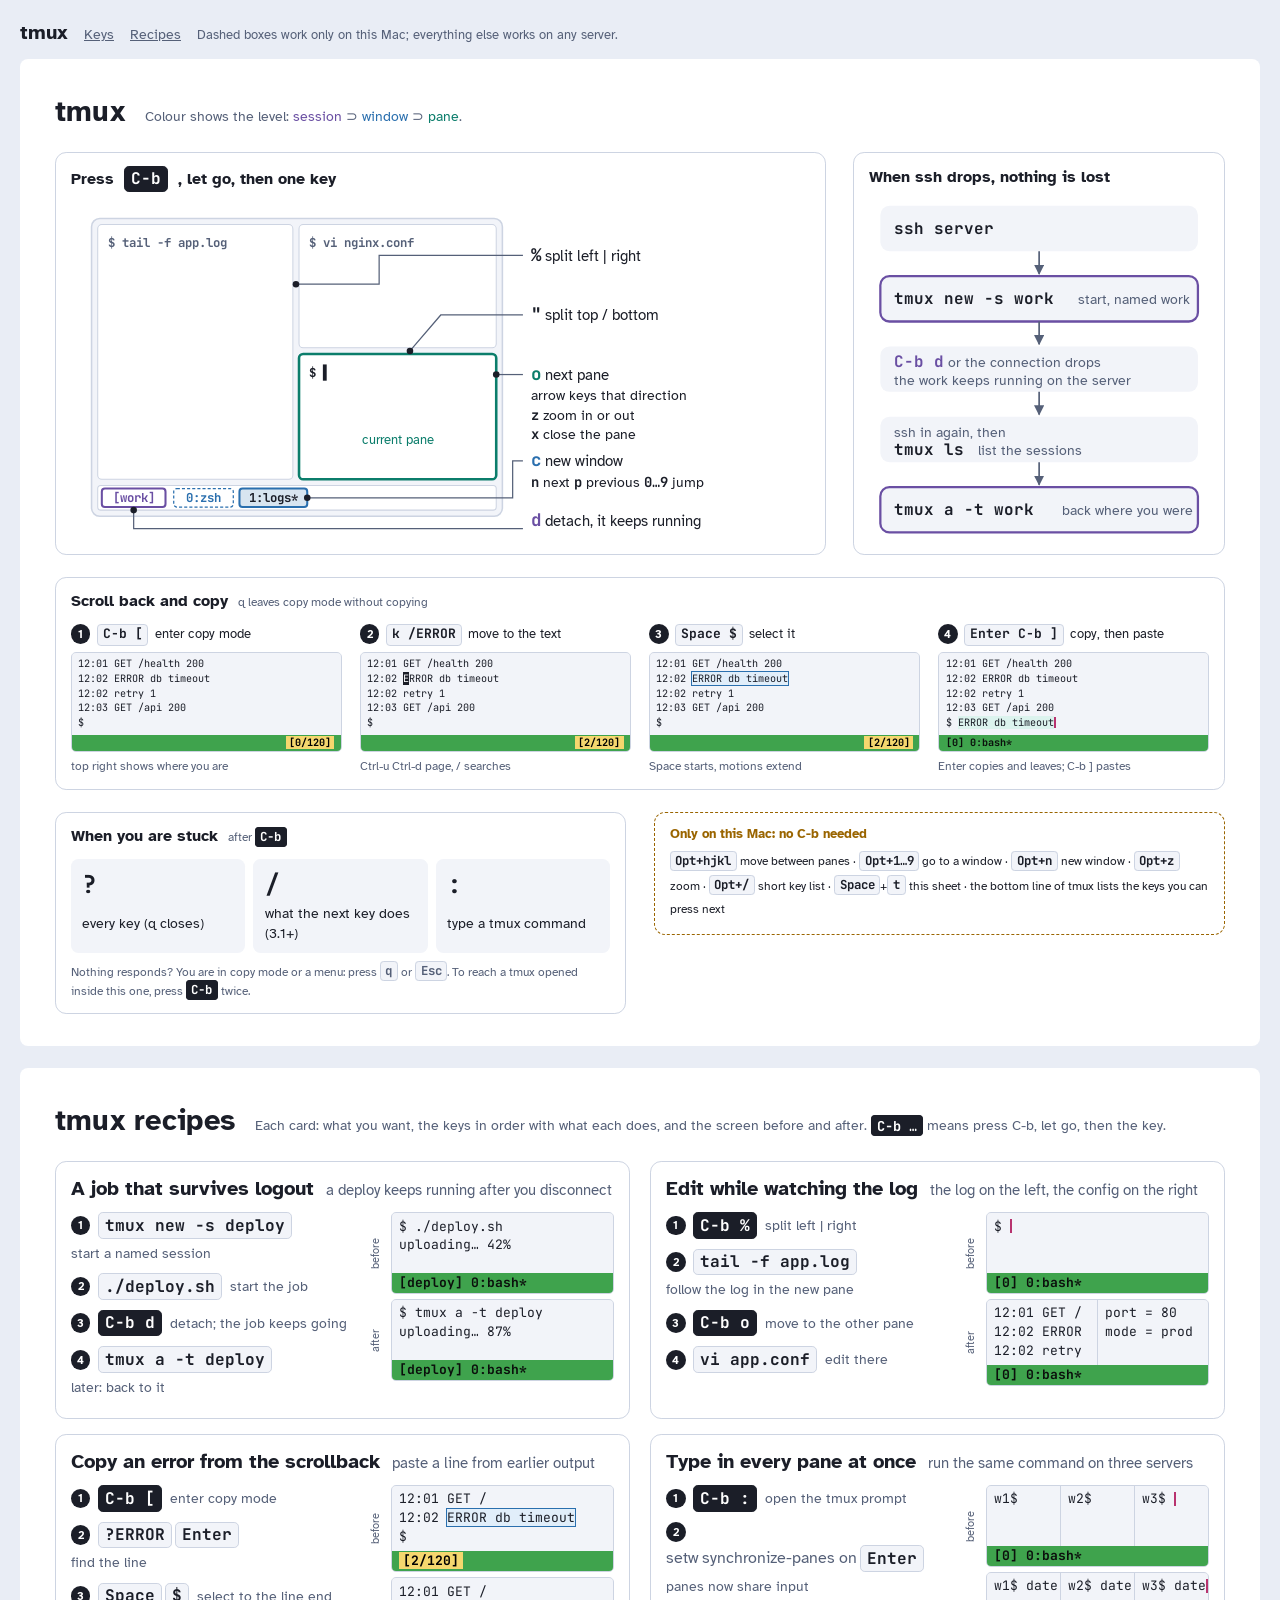
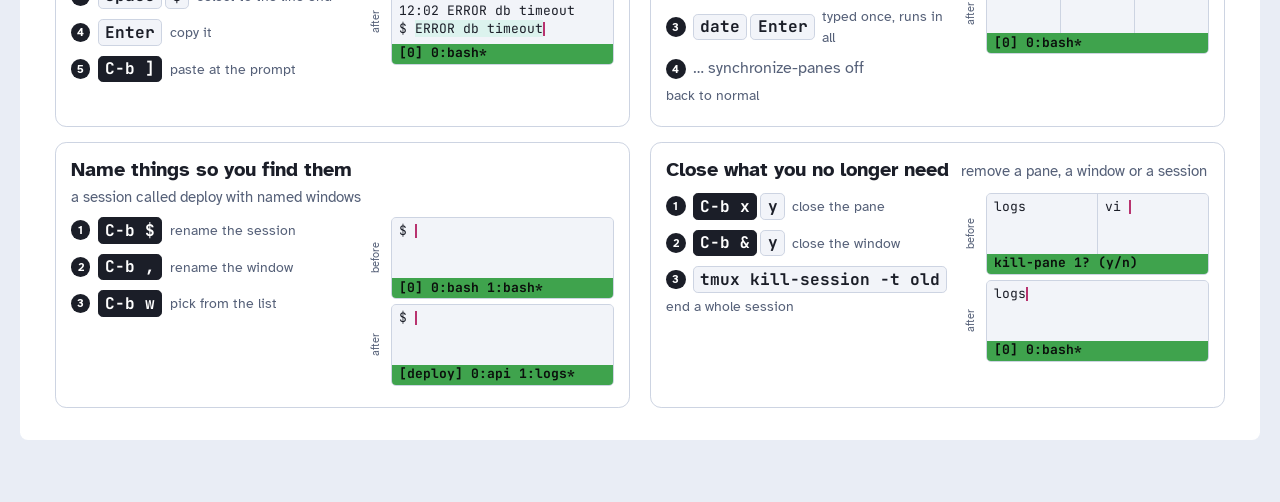
==== cheatsheet/tmux.html @ 612bab35 "feat(cheatsheet): split into Vim and tmux sheets shown in Quick Look build.py now writes cheatsheet/" ====
<!doctype html>
<html lang="en">
<head>
<meta charset="utf-8">
<meta name="viewport" content="width=device-width, initial-scale=1">
<title>tmux</title>
<!--
  Generated by cheatsheet/build.py; edit that or style.css, not this file.
  Colour means mode in Vim (normal, insert, visual, command) and level in tmux
  (session, window, pane). Dashed boxes are Mac-only; everything else works on
  a bare server. "vim" marks keys that need Vim rather than a minimal vi.
-->
<link rel="preconnect" href="https://fonts.googleapis.com">
<link rel="stylesheet" href="https://fonts.googleapis.com/css2?family=Atkinson+Hyperlegible:wght@400;700&family=JetBrains+Mono:wght@500;700&display=swap">
<style>
/* Layout: each panel scales with the window; every size inside is in cqw
   (a share of the panel width). Panels grow to fit their content. */
:root {
  --bg: #e9edf5; --paper: #ffffff; --ink: #1b1e28; --muted: #556078; --line: #cdd4e2; --soft: #f2f4f9;
  --normal: #0b7d6b; --normal-bg: #dcf3ee;
  --insert: #b8336f; --insert-bg: #fbe3ee;
  --visual: #2a6fae; --visual-bg: #e1eefa;
  --command: #8f6a00; --command-bg: #fbf2d2;
  --session: #6a4fa3; --window: #2a6fae; --pane: #0b7d6b;
  --del: #c0392b; --mac: #9a6500;
  --f-ui: "Atkinson Hyperlegible", "Helvetica Neue", Arial, sans-serif;
  --f-key: "JetBrains Mono", "SF Mono", Menlo, Consolas, monospace;
}
@media (prefers-color-scheme: dark) {
  :root:not([data-theme="light"]) {
    --bg: #14161e; --paper: #1f2230; --ink: #e4f0fb; --muted: #a6accd; --line: #353b52; --soft: #272b3b;
    --normal: #5de4c7; --normal-bg: #1d3b37; --insert: #fcc5e9; --insert-bg: #3f2538;
    --visual: #89ddff; --visual-bg: #1f3445; --command: #fffac2; --command-bg: #3a3826;
    --session: #c9b6ff; --window: #89ddff; --pane: #5de4c7; --del: #ff8a80; --mac: #fffac2;
    color-scheme: dark;
  }
}
:root[data-theme="dark"] {
  --bg: #14161e; --paper: #1f2230; --ink: #e4f0fb; --muted: #a6accd; --line: #353b52; --soft: #272b3b;
  --normal: #5de4c7; --normal-bg: #1d3b37; --insert: #fcc5e9; --insert-bg: #3f2538;
  --visual: #89ddff; --visual-bg: #1f3445; --command: #fffac2; --command-bg: #3a3826;
  --session: #c9b6ff; --window: #89ddff; --pane: #5de4c7; --del: #ff8a80; --mac: #fffac2;
  color-scheme: dark;
}
* { box-sizing: border-box; }
body { margin: 0; background: var(--bg); color: var(--ink); font-family: var(--f-ui); line-height: 1.45; padding-inline: 16px; padding-block: 18px 40px; }
h1, h2, h3, h4, p, figure { margin: 0; }
kbd { font-family: var(--f-key); font-weight: 700; font-size: .92em; white-space: nowrap; }
svg { display: block; width: 100%; height: auto; font-family: var(--f-ui); }
svg .mono { font-family: var(--f-key); font-weight: 700; }

.nav { max-width: 1240px; margin: 0 auto 12px; display: flex; flex-wrap: wrap; gap: 6px 16px; align-items: baseline; font-size: 14px; }
.nav h1 { font-size: 20px; }
.nav a { color: var(--muted); }
.nav p { color: var(--muted); font-size: 13px; }

/* one panel */
.scroll { max-width: 1240px; margin: 0 auto 22px; overflow-x: auto; }
.sheet { container-type: inline-size; min-width: 880px; }
.page { aspect-ratio: 297 / 210; background: var(--paper); border-radius: 8px; padding: 2.6cqw 2.8cqw; display: grid; grid-template-rows: auto 1fr; gap: 1.6cqw; font-size: 1.12cqw; overflow: hidden; }
.ph { display: flex; flex-wrap: wrap; align-items: baseline; gap: .4cqw 1.6cqw; }
.ph h2 { font-size: 2.3cqw; letter-spacing: .01em; }
.ph p { color: var(--muted); font-size: 1.1cqw; }
.g { display: grid; grid-template-columns: repeat(12, minmax(0, 1fr)); gap: 1.8cqw 2.2cqw; min-height: 0; }
.cell { min-width: 0; display: grid; gap: .8cqw; align-content: start; }
.cell h3 { font-size: 1.3cqw; display: flex; flex-wrap: wrap; align-items: baseline; gap: .2cqw .8cqw; }
.cell h3 small { font-weight: 400; color: var(--muted); font-size: 1cqw; }
.cap { color: var(--muted); font-size: 1cqw; }
.cap b { color: var(--ink); font-family: var(--f-key); }

/* keys */
.k { font-family: var(--f-key); font-weight: 700; padding: .04em .38em; border-radius: .3em; background: var(--soft); border: 1px solid var(--line); white-space: nowrap; }
.k.n { background: var(--normal-bg); border-color: var(--normal); }
.k.i { background: var(--insert-bg); border-color: var(--insert); }
.k.v { background: var(--visual-bg); border-color: var(--visual); }
.k.c { background: var(--command-bg); border-color: var(--command); }
.k.pre { background: var(--ink); color: var(--paper); border-color: var(--ink); }
.vimtag { font-family: var(--f-key); font-size: .68em; font-weight: 500; color: var(--muted); border: 1px solid var(--line); border-radius: .25em; padding: 0 .3em; margin-left: .35em; vertical-align: .12em; }
.to { color: var(--muted); }
em { font-style: normal; color: var(--muted); }

/* Vim page */
.vimgrid { grid-template-areas: "a a a a a b b b b b b b" "c c c c c c c c d d d d"; grid-template-rows: auto 1fr; }
.vimgrid .area-a { grid-area: a; } .vimgrid .area-b { grid-area: b; } .vimgrid .area-c { grid-area: c; } .vimgrid .area-d { grid-area: d; } .vimgrid .area-e { grid-area: e; }
.verbs { display: grid; gap: .55cqw; }
.vrow { display: grid; grid-template-columns: 9cqw 12.5cqw 1fr; gap: .9cqw; align-items: center; }
.vkeys { display: flex; flex-wrap: wrap; align-items: center; gap: .3cqw; }
.vwhat { font-size: 1cqw; color: var(--muted); }
.vdemo { display: flex; flex-wrap: wrap; align-items: center; gap: .3cqw .6cqw; min-width: 0; }
.vdemo code { font-family: var(--f-key); font-size: .98cqw; background: var(--soft); border-radius: .3cqw; padding: .2cqw .5cqw; white-space: pre; }
code del { color: var(--del); text-decoration: line-through; text-decoration-thickness: 2px; background: color-mix(in srgb, var(--del) 12%, transparent); }
code mark { background: var(--insert-bg); color: inherit; outline: 1px solid var(--insert); }
code ins { text-decoration: none; background: var(--normal-bg); outline: 1px solid var(--normal); }
code .cur { outline: 1.5px dashed var(--muted); }
code .gone { font-family: var(--f-ui); color: var(--muted); }
.ess { display: grid; grid-template-columns: repeat(2, minmax(0, 1fr)); gap: .7cqw; }
.ess.seven { grid-template-columns: repeat(7, minmax(0, 1fr)); }
.ess.seven b { font-size: 1.35cqw; }
.ess b em { color: var(--muted); font-style: italic; }
.ess.four { grid-template-columns: repeat(4, minmax(0, 1fr)); }
.ess.three { grid-template-columns: repeat(3, minmax(0, 1fr)); }
.ess div { border-radius: .6cqw; padding: .7cqw .9cqw; display: grid; gap: .1cqw; background: var(--soft); }
.ess div.c { background: var(--command-bg); }
.ess div.n { background: var(--normal-bg); }
.ess b { font-family: var(--f-key); font-size: 1.7cqw; }
.ess span { font-size: 1cqw; }
.mac { border: 1.5px dashed var(--mac); border-radius: .8cqw; padding: .8cqw 1cqw; display: grid; gap: .4cqw; font-size: 1cqw; }
.mac h4 { color: var(--mac); font-size: 1.05cqw; }
.mac p { line-height: 1.9; }

/* Vim modes page */
.modesgrid { grid-template-areas: "a a a a a a b b b b b b" "c c c c c c d d d d d d"; grid-template-rows: auto auto; align-content: space-between; }
.modesgrid .area-a { grid-area: a; } .modesgrid .area-b { grid-area: b; } .modesgrid .area-c { grid-area: c; } .modesgrid .area-d { grid-area: d; }
.krows { display: grid; gap: .55cqw; }
.krow { display: grid; grid-template-columns: 5cqw 15cqw 1fr; gap: .9cqw; align-items: center; }
.kk { justify-self: start; font-size: 1.25cqw; }
.kwhat { font-size: 1.05cqw; }
code.mini { font-family: var(--f-key); font-size: 1.05cqw; background: var(--soft); border: 1px solid var(--line); border-radius: .35cqw; padding: .25cqw .6cqw; white-space: pre; line-height: 1.5; justify-self: start; }
/* Vim moving page */
.movegrid { grid-template-areas: "a a a a a a a b b b b b" "c c c c c c c c c c c c" "d d d d d d d d d d d d"; grid-template-rows: auto auto auto; align-content: space-between; }
.movegrid .area-a { grid-area: a; } .movegrid .area-b { grid-area: b; } .movegrid .area-c { grid-area: c; } .movegrid .area-d { grid-area: d; }
.movegrid .area-b svg { width: auto; height: 22cqw; max-width: 100%; }
.movegrid .vrow { grid-template-columns: 11cqw 16cqw 1fr; }

/* frames around sections */
.page .cell { border: 1px solid var(--line); border-radius: .9cqw; padding: 1.1cqw 1.3cqw; background: var(--paper); }
.page .cell.mac { border: 1.5px dashed var(--mac); }
.recipe { border: 1px solid var(--line); border-radius: .9cqw; padding: 1.1cqw 1.3cqw; }

/* tmux page */
.tmuxgrid { grid-template-areas: "a a a a a a a a b b b b" "c c c c c c c c c c c c" "d d d d d d e e e e e e"; grid-template-rows: auto auto auto; align-content: space-between; }
.tmuxgrid .area-a { grid-area: a; } .tmuxgrid .area-b { grid-area: b; } .tmuxgrid .area-c { grid-area: c; } .tmuxgrid .area-d { grid-area: d; } .tmuxgrid .area-e { grid-area: e; align-self: start; }
.strip { display: flex; flex-wrap: wrap; align-items: center; gap: .45cqw .4cqw; }
.strip.big { font-size: 1.15cqw; }

/* recipe pages */
.recipes { grid-template-columns: repeat(3, minmax(0, 1fr)); gap: 1.8cqw 2.4cqw; }
.recipes.r3 { grid-template-rows: repeat(3, auto); align-content: space-between; }
.recipes.t3 { grid-template-columns: repeat(2, minmax(0, 1fr)); grid-template-rows: repeat(3, auto); align-content: space-between; }
.recipes.t3 .recipe h4 { font-size: 1.8cqw; }
.recipes.t3 .recipe .strip { font-size: 1.55cqw; }
.recipes.t3 .recipe .why { font-size: 1.35cqw; }
.recipe { display: grid; grid-template-rows: auto auto auto 1fr; gap: .7cqw; align-content: start; border-top: .25cqw solid var(--line); padding-top: .9cqw; min-width: 0; }
.recipe h4 { font-size: 1.65cqw; }
.recipe .strip { font-size: 1.35cqw; gap: .6cqw .5cqw; }
.recipe .why { color: var(--muted); font-size: 1.2cqw; }
.ba { display: grid; grid-template-columns: max-content 1fr; gap: .35cqw 1cqw; background: var(--soft); border-radius: .5cqw; padding: .8cqw 1cqw; font-size: 1.25cqw; align-items: baseline; }
.ba > span { color: var(--muted); font-size: 1.05cqw; }
.ba code { font-family: var(--f-key); white-space: pre; }

/* mini screens */
.scr { font-family: var(--f-key); font-size: .82cqw; line-height: 1.45; background: var(--soft); border: 1px solid var(--line); border-radius: .4cqw; overflow: hidden; display: grid; grid-template-rows: 1fr auto; min-width: 0; }
.scr .body { padding: .35cqw .55cqw; white-space: pre; overflow: hidden; }
.scr .st { padding: .05cqw .55cqw; border-top: 1px solid var(--line); white-space: pre; overflow: hidden; text-overflow: ellipsis; color: var(--muted); font-weight: 700; }
.st.cmd { background: var(--command-bg); color: var(--ink); }
.st.vis { color: var(--visual); }
.st.ins { color: var(--insert); }
.st.err { background: var(--del); color: #fff; }
.cb { background: var(--ink); color: var(--paper); }
.ci { display: inline-block; width: 0; height: 1.1em; border-left: 2px solid var(--insert); vertical-align: -.2em; }
.scr ins { text-decoration: none; background: var(--normal-bg); outline: 1px solid var(--normal); }
.scr del { color: var(--del); text-decoration: line-through; }
.vsel, .sel { background: var(--visual-bg); outline: 1px solid var(--visual); }
.paste { background: var(--normal-bg); }
.scr.tmx .panes { display: grid; grid-template-columns: 1fr 1fr; gap: 1px; background: var(--line); }
.scr.tmx .panes:has(> .pane:only-child) { grid-template-columns: 1fr; }
.scr.tmx .pane { background: var(--soft); padding: .35cqw .55cqw; white-space: pre; overflow: hidden; min-height: 4.6em; }
.scr.tmx .tbar { background: #3fa34d; color: #0b0f0c; padding: .05cqw .55cqw; white-space: pre; font-weight: 700; }
.scr.copy .tbar { background: #3fa34d; text-align: right; }
.pos { background: #f5d76e; color: #000; padding: 0 .3em; }
.pair { display: grid; grid-template-columns: minmax(0, 1fr) auto minmax(0, 1fr); align-items: center; gap: .5cqw; }
.to.big { font-size: 1.6cqw; }
.story { display: grid; grid-template-columns: repeat(4, minmax(0, 1fr)); gap: 1.4cqw; }
.frame { display: grid; gap: .5cqw; align-content: start; min-width: 0; }
.frame figcaption { font-size: 1.05cqw; display: flex; flex-wrap: wrap; align-items: baseline; gap: .3cqw .5cqw; }
.frame figcaption b { display: inline-grid; place-items: center; width: 1.6cqw; height: 1.6cqw; border-radius: 50%; background: var(--ink); color: var(--paper); font-size: .9cqw; }


.vimgrid .area-d svg { width: auto; height: 21cqw; max-width: 100%; }
.tmuxgrid .area-a svg, .tmuxgrid .area-b svg { width: auto; height: 24cqw; max-width: 100%; }
.recipe .scr { font-size: .88cqw; }
.movegrid .area-a svg { width: auto; height: 18.5cqw; max-width: 100%; }
.movegrid .area-b svg { height: 19cqw; }
.movegrid .verbs { gap: .35cqw; }
.ess.seven div { padding: .5cqw .7cqw; }
.tmuxgrid .area-a svg, .tmuxgrid .area-b svg { height: 21.5cqw; }
.page .cell { padding: 1cqw 1.2cqw; }

/* recipe cards: goal, numbered steps, before/after */
.recipes { grid-template-columns: repeat(2, minmax(0, 1fr)); grid-template-rows: repeat(3, minmax(0, 1fr)); gap: 1.2cqw 1.6cqw; }
.recipe { border: 1px solid var(--line); border-radius: .9cqw; padding: 1cqw 1.2cqw; display: grid; grid-template-rows: auto 1fr auto; gap: .7cqw; min-height: 0; border-top-width: 1px; }
.recipe header { display: flex; flex-wrap: wrap; align-items: baseline; gap: .2cqw 1cqw; }
.recipe h4 { font-size: 1.5cqw; }
.recipe .goal { color: var(--muted); font-size: 1.1cqw; }
.rbody { display: grid; grid-template-columns: minmax(0, 1.15fr) minmax(0, 1fr); gap: 1.2cqw; align-items: start; min-height: 0; }
ol.rsteps { margin: 0; padding: 0; list-style: none; counter-reset: s; display: grid; gap: .55cqw; }
ol.rsteps li { counter-increment: s; display: grid; grid-template-columns: 1.7cqw auto 1fr; gap: .6cqw; align-items: center; font-size: 1.1cqw; }
ol.rsteps li::before { content: counter(s); display: grid; place-items: center; width: 1.6cqw; height: 1.6cqw; border-radius: 50%; background: var(--ink); color: var(--paper); font-size: .9cqw; font-weight: 700; }
ol.rsteps .sk { display: flex; flex-wrap: wrap; gap: .25cqw; align-items: center; }
ol.rsteps .sm { color: var(--muted); font-size: 1.02cqw; }
.rshots { display: grid; grid-template-columns: auto minmax(0, 1fr); gap: .4cqw .6cqw; align-items: center; }
.rshots .lbl { color: var(--muted); font-size: .85cqw; writing-mode: vertical-rl; transform: rotate(180deg); text-align: center; }
.recipe .scr { font-size: .92cqw; }
.recipe .why { color: var(--muted); font-size: 1cqw; }

/* fill the sheets: rows stretch, frames in a row share a height */
.modesgrid, .movegrid, .tmuxgrid { align-content: stretch; align-items: stretch; }
.modesgrid { grid-template-rows: 1fr 1fr; }
.movegrid { grid-template-rows: auto 1fr auto; }
.tmuxgrid { grid-template-rows: auto 1fr auto; }
.krows { gap: .9cqw; }
.kk { font-size: 1.45cqw; }
.kwhat { font-size: 1.2cqw; }
code.mini { font-size: 1.25cqw; }
.ess b { font-size: 2cqw; }
.ess span { font-size: 1.1cqw; }
/* recipes, larger */
ol.rsteps { gap: .8cqw; }
ol.rsteps li { grid-template-columns: 1.8cqw minmax(0, max-content) minmax(8cqw, 1fr); font-size: 1.3cqw; }
ol.rsteps .sm { font-size: 1.15cqw; }
.recipe .scr { font-size: 1.05cqw; }
.recipe h4 { font-size: 1.6cqw; }
.recipe .goal { font-size: 1.2cqw; }

ol.rsteps li { display: flex; flex-wrap: wrap; align-items: center; gap: .3cqw .6cqw; }
ol.rsteps li::before { flex: none; }
ol.rsteps .sm { flex: 1 1 9cqw; }
.movegrid .area-a svg { height: auto; width: 100%; }
.movegrid .area-b svg { height: 23cqw; }
.tmuxgrid .area-a svg, .tmuxgrid .area-b svg { height: 23.5cqw; }
.movegrid .area-a svg { width: auto; height: 21cqw; max-width: 100%; }
.movegrid .area-b svg { height: 21.5cqw; }
.tmuxgrid .area-a svg, .tmuxgrid .area-b svg { height: 22cqw; }
.movegrid { grid-template-rows: auto auto auto; align-content: space-between; }
.movegrid .area-a svg { height: 19.5cqw; }
.movegrid .area-b svg { height: 20cqw; }
.movegrid { row-gap: 1.2cqw; }
.movegrid .area-a svg { height: 18.5cqw; }
.modesgrid { grid-template-rows: auto 1fr; }
.modesgrid .ess b { font-size: 1.7cqw; }
.modesgrid .krows { gap: .7cqw; }

/* screen only: panels grow with their content */
.page { aspect-ratio: auto; overflow: visible; grid-template-rows: auto auto; }
.g, .modesgrid, .movegrid, .tmuxgrid { align-content: start; grid-template-rows: none; }
.recipes { grid-template-rows: none; }
.krow { grid-template-columns: 7.5cqw 14cqw 1fr; }
.scr .st { white-space: pre-wrap; text-overflow: clip; }
.recipe { grid-template-rows: auto auto auto; }
.movegrid .area-a svg { width: 100%; height: auto; }
.movegrid .area-b svg { height: 24cqw; }
.tmuxgrid .area-a svg, .tmuxgrid .area-b svg { width: 100%; height: auto; }
ol.rsteps .sk { flex: 0 1 auto; min-width: 0; }

</style>
</head>
<body>
<nav class="nav"><h1>tmux</h1><a href="#tmux">Keys</a><a href="#tmux-recipes">Recipes</a><p>Dashed boxes work only on this Mac; everything else works on any server.</p></nav>
<div class="scroll"><div class="sheet">
<section class="page" id="tmux" aria-labelledby="tmux-h">
  <header class="ph"><h2 id="tmux-h">tmux</h2><p>Colour shows the level: <span style="color:var(--session)">session</span> ⊃ <span style="color:var(--window)">window</span> ⊃ <span style="color:var(--pane)">pane</span>.</p></header>
  <div class="g tmuxgrid">
    <figure class="cell area-a"><h3>Press <span class="k pre">C-b</span>, let go, then one key</h3>
      <svg viewBox="0 0 720 330" role="img" aria-label="The tmux screen. After C-b: percent splits a pane left and right, double quote top and bottom, o moves to the next pane, the arrow keys to the pane in that direction, z zooms, x closes. The status line lists windows: c makes one, n and p move between them, 0 to 9 jump to one. The session name is on the left: d detaches.">
        <rect x="20" y="16" width="400" height="290" rx="8" fill="var(--soft)" stroke="var(--line)" stroke-width="1.5"/>
        <rect x="26" y="22" width="190" height="248" rx="4" fill="var(--paper)" stroke="var(--line)"/>
        <rect x="222" y="22" width="192" height="120" rx="4" fill="var(--paper)" stroke="var(--line)"/>
        <rect x="222" y="148" width="192" height="122" rx="4" fill="var(--paper)" stroke="var(--pane)" stroke-width="2.5"/>
        <g font-size="12" class="mono" fill="var(--muted)">
          <text x="36" y="44">$ tail -f app.log</text>
          <text x="232" y="44">$ vi nginx.conf</text>
          <text x="232" y="170" fill="var(--ink)">$ ▌</text>
        </g>
        <text x="318" y="236" text-anchor="middle" font-size="13" fill="var(--pane)">current pane</text>
        <rect x="26" y="276" width="388" height="24" rx="3" fill="var(--paper)" stroke="var(--line)"/>
        <rect x="30" y="279" width="62" height="18" rx="3" fill="none" stroke="var(--session)" stroke-width="2"/>
        <text x="61" y="292" text-anchor="middle" font-size="12" class="mono" fill="var(--session)">[work]</text>
        <rect x="100" y="279" width="58" height="18" rx="3" fill="none" stroke="var(--window)" stroke-width="1.2" stroke-dasharray="3 2"/>
        <text x="129" y="292" text-anchor="middle" font-size="12" class="mono" fill="var(--window)">0:zsh</text>
        <rect x="164" y="279" width="66" height="18" rx="3" fill="var(--window)" opacity=".18"/>
        <rect x="164" y="279" width="66" height="18" rx="3" fill="none" stroke="var(--window)" stroke-width="2"/>
        <text x="197" y="292" text-anchor="middle" font-size="12" class="mono" fill="var(--ink)">1:logs*</text>
        <g stroke="var(--muted)" stroke-width="1.2" fill="none">
          <polyline points="219,80 300,80 300,52 440,52"/>
          <polyline points="330,145 360,110 440,110"/>
          <polyline points="414,168 440,168"/>
          <polyline points="230,288 430,288 430,252 440,252"/>
          <polyline points="61,300 61,318 440,318"/>
        </g>
        <g fill="var(--ink)">
          <circle cx="219" cy="80" r="3.2"/><circle cx="330" cy="145" r="3.2"/><circle cx="414" cy="168" r="3.2"/><circle cx="230" cy="288" r="3.2"/><circle cx="61" cy="300" r="3.2"/>
        </g>
        <g font-size="15" fill="var(--ink)">
          <text x="448" y="57"><tspan class="mono" font-size="17">%</tspan>   split left | right</text>
          <text x="448" y="115"><tspan class="mono" font-size="17">"</tspan>   split top / bottom</text>
          <text x="448" y="173"><tspan class="mono" font-size="17" fill="var(--pane)">o</tspan>   next pane</text>
          <text x="448" y="193" font-size="13.5">arrow keys  that direction</text>
          <text x="448" y="212" font-size="13.5"><tspan class="mono">z</tspan>  zoom in or out</text>
          <text x="448" y="231" font-size="13.5"><tspan class="mono">x</tspan>  close the pane</text>
          <text x="448" y="257"><tspan class="mono" font-size="17" fill="var(--window)">c</tspan>   new window</text>
          <text x="448" y="277" font-size="13.5"><tspan class="mono">n</tspan> next  <tspan class="mono">p</tspan> previous  <tspan class="mono">0…9</tspan> jump</text>
          <text x="448" y="315"><tspan class="mono" font-size="17" fill="var(--session)">d</tspan>   detach, it keeps running</text>
        </g>
      </svg>
    </figure>
    <figure class="cell area-b"><h3>When ssh drops, nothing is lost</h3>
      <svg viewBox="0 0 300 300" role="img" aria-label="ssh in and start tmux with tmux new -s work. Detach with C-b d, or lose the connection: the work keeps running on the server. ssh in again and tmux a -t work brings it back.">
        <defs><marker id="ah3" viewBox="0 0 10 10" refX="9" refY="5" markerWidth="6" markerHeight="6" orient="auto"><path d="M0 0 L10 5 L0 10 z" fill="var(--muted)"/></marker></defs>
        <rect x="10" y="6" width="280" height="40" rx="8" fill="var(--soft)"/>
        <text x="22" y="31" font-size="14" class="mono" fill="var(--ink)">ssh server</text>
        <rect x="10" y="68" width="280" height="40" rx="8" fill="var(--soft)" stroke="var(--session)" stroke-width="2"/>
        <text x="22" y="93" font-size="14" class="mono" fill="var(--ink)">tmux new -s work</text><text x="184" y="93" font-size="12.5" fill="var(--muted)">start, named work</text>
        <rect x="10" y="130" width="280" height="40" rx="8" fill="var(--soft)"/>
        <text x="22" y="148" font-size="12.5" fill="var(--muted)"><tspan class="mono" font-size="14" fill="var(--session)">C-b d</tspan>  or the connection drops</text>
        <text x="22" y="164" font-size="12.5" fill="var(--muted)">the work keeps running on the server</text>
        <rect x="10" y="192" width="280" height="40" rx="8" fill="var(--soft)"/>
        <text x="22" y="210" font-size="12.5" fill="var(--muted)">ssh in again, then</text>
        <text x="22" y="226" font-size="14" class="mono" fill="var(--ink)">tmux ls</text><text x="96" y="226" font-size="12.5" fill="var(--muted)">list the sessions</text>
        <rect x="10" y="254" width="280" height="40" rx="8" fill="var(--soft)" stroke="var(--session)" stroke-width="2"/>
        <text x="22" y="279" font-size="14" class="mono" fill="var(--ink)">tmux a -t work</text><text x="170" y="279" font-size="12.5" fill="var(--muted)">back where you were</text>
        <g stroke="var(--muted)" stroke-width="1.5">
          <line x1="150" y1="46" x2="150" y2="66" marker-end="url(#ah3)"/><line x1="150" y1="108" x2="150" y2="128" marker-end="url(#ah3)"/>
          <line x1="150" y1="170" x2="150" y2="190" marker-end="url(#ah3)"/><line x1="150" y1="232" x2="150" y2="252" marker-end="url(#ah3)"/>
        </g>
      </svg>
    </figure>
    <div class="cell area-c"><h3>Scroll back and copy <small>q leaves copy mode without copying</small></h3>
      <div class="story"><figure class="frame"><figcaption><b>1</b> <span class="k">C-b [</span> enter copy mode</figcaption><div class="scr tmx copy"><div class="panes"><div class="pane on">12:01 GET /health 200
12:02 ERROR db timeout
12:02 retry 1
12:03 GET /api 200
$ </div></div><div class="tbar"><span class="pos">[0/120]</span></div></div><p class="cap">top right shows where you are</p></figure><figure class="frame"><figcaption><b>2</b> <span class="k">k  /ERROR</span> move to the text</figcaption><div class="scr tmx copy"><div class="panes"><div class="pane on">12:01 GET /health 200
12:02 <span class="cb">E</span>RROR db timeout
12:02 retry 1
12:03 GET /api 200
$ </div></div><div class="tbar"><span class="pos">[2/120]</span></div></div><p class="cap">Ctrl-u Ctrl-d page, / searches</p></figure><figure class="frame"><figcaption><b>3</b> <span class="k">Space  $</span> select it</figcaption><div class="scr tmx copy"><div class="panes"><div class="pane on">12:01 GET /health 200
12:02 <span class="sel">ERROR db timeout</span>
12:02 retry 1
12:03 GET /api 200
$ </div></div><div class="tbar"><span class="pos">[2/120]</span></div></div><p class="cap">Space starts, motions extend</p></figure><figure class="frame"><figcaption><b>4</b> <span class="k">Enter  C-b ]</span> copy, then paste</figcaption><div class="scr tmx "><div class="panes"><div class="pane on">12:01 GET /health 200
12:02 ERROR db timeout
12:02 retry 1
12:03 GET /api 200
$ <span class="paste">ERROR db timeout</span><span class="ci"></span></div></div><div class="tbar"><b>[0]</b> 0:bash*</div></div><p class="cap">Enter copies and leaves; C-b ] pastes</p></figure></div>
    </div>
    <div class="cell area-d"><h3>When you are stuck <small>after <span class="k pre">C-b</span></small></h3>
      <div class="ess three">
        <div><b>?</b><span>every key (q closes)</span></div>
        <div><b>/</b><span>what the next key does (3.1+)</span></div>
        <div><b>:</b><span>type a tmux command</span></div>
      </div>
      <p class="cap">Nothing responds? You are in copy mode or a menu: press <span class="k">q</span> or <span class="k">Esc</span>. To reach a tmux opened inside this one, press <span class="k pre">C-b</span> twice.</p>
    </div>
    <div class="cell area-e mac"><h4>Only on this Mac: no C-b needed</h4><p><span class="k">Opt+hjkl</span> move between panes · <span class="k">Opt+1…9</span> go to a window · <span class="k">Opt+n</span> new window · <span class="k">Opt+z</span> zoom · <span class="k">Opt+/</span> short key list · <span class="k">Space</span>+<span class="k">t</span> this sheet · the bottom line of tmux lists the keys you can press next</p></div>
  </div>
</section>
</div></div><div class="scroll"><div class="sheet">
<section class="page" id="tmux-recipes" aria-labelledby="tmux-recipes-h">
  <header class="ph"><h2 id="tmux-recipes-h">tmux recipes</h2><p>Each card: what you want, the keys in order with what each does, and the screen before and after. <span class="k pre">C-b …</span> means press C-b, let go, then the key.</p></header>
  <div class="g recipes">
    <article class="recipe"><header><h4>A job that survives logout</h4><p class="goal">a deploy keeps running after you disconnect</p></header>
      <div class="rbody"><ol class="rsteps"><li><span class="sk"><span class="k">tmux new -s deploy</span></span><span class="sm">start a named session</span></li><li><span class="sk"><span class="k">./deploy.sh</span></span><span class="sm">start the job</span></li><li><span class="sk"><span class="k pre">C-b d</span></span><span class="sm">detach; the job keeps going</span></li><li><span class="sk"><span class="k">tmux a -t deploy</span></span><span class="sm">later: back to it</span></li></ol>
        <div class="rshots"><span class="lbl">before</span><div class="scr tmx "><div class="panes"><div class="pane on">$ ./deploy.sh
uploading… 42%</div></div><div class="tbar"><b>[deploy]</b> 0:bash*</div></div><span class="lbl">after</span><div class="scr tmx "><div class="panes"><div class="pane on">$ tmux a -t deploy
uploading… 87%</div></div><div class="tbar"><b>[deploy]</b> 0:bash*</div></div></div></div></article><article class="recipe"><header><h4>Edit while watching the log</h4><p class="goal">the log on the left, the config on the right</p></header>
      <div class="rbody"><ol class="rsteps"><li><span class="sk"><span class="k pre">C-b %</span></span><span class="sm">split left | right</span></li><li><span class="sk"><span class="k">tail -f app.log</span></span><span class="sm">follow the log in the new pane</span></li><li><span class="sk"><span class="k pre">C-b o</span></span><span class="sm">move to the other pane</span></li><li><span class="sk"><span class="k">vi app.conf</span></span><span class="sm">edit there</span></li></ol>
        <div class="rshots"><span class="lbl">before</span><div class="scr tmx "><div class="panes"><div class="pane on">$ <span class="ci"></span></div></div><div class="tbar"><b>[0]</b> 0:bash*</div></div><span class="lbl">after</span><div class="scr tmx "><div class="panes"><div class="pane">12:01 GET /
12:02 ERROR
12:02 retry</div><div class="pane on">port = 80
mode = prod</div></div><div class="tbar"><b>[0]</b> 0:bash*</div></div></div></div></article><article class="recipe"><header><h4>Copy an error from the scrollback</h4><p class="goal">paste a line from earlier output</p></header>
      <div class="rbody"><ol class="rsteps"><li><span class="sk"><span class="k pre">C-b [</span></span><span class="sm">enter copy mode</span></li><li><span class="sk"><span class="k">?ERROR</span><span class="k">Enter</span></span><span class="sm">find the line</span></li><li><span class="sk"><span class="k">Space</span><span class="k">$</span></span><span class="sm">select to the line end</span></li><li><span class="sk"><span class="k">Enter</span></span><span class="sm">copy it</span></li><li><span class="sk"><span class="k pre">C-b ]</span></span><span class="sm">paste at the prompt</span></li></ol>
        <div class="rshots"><span class="lbl">before</span><div class="scr tmx "><div class="panes"><div class="pane on">12:01 GET /
12:02 <span class="sel">ERROR db timeout</span>
$ </div></div><div class="tbar"><span class="pos">[2/120]</span></div></div><span class="lbl">after</span><div class="scr tmx "><div class="panes"><div class="pane on">12:01 GET /
12:02 ERROR db timeout
$ <span class="paste">ERROR db timeout</span><span class="ci"></span></div></div><div class="tbar"><b>[0]</b> 0:bash*</div></div></div></div></article><article class="recipe"><header><h4>Type in every pane at once</h4><p class="goal">run the same command on three servers</p></header>
      <div class="rbody"><ol class="rsteps"><li><span class="sk"><span class="k pre">C-b :</span></span><span class="sm">open the tmux prompt</span></li><li><span class="sk"><em>setw synchronize-panes on</em><span class="k">Enter</span></span><span class="sm">panes now share input</span></li><li><span class="sk"><span class="k">date</span><span class="k">Enter</span></span><span class="sm">typed once, runs in all</span></li><li><span class="sk"><em>… synchronize-panes off</em></span><span class="sm">back to normal</span></li></ol>
        <div class="rshots"><span class="lbl">before</span><div class="scr tmx "><div class="panes" style="grid-template-columns: 1fr 1fr 1fr"><div class="pane">w1$ </div><div class="pane">w2$ </div><div class="pane on">w3$ <span class="ci"></span></div></div><div class="tbar"><b>[0]</b> 0:bash*</div></div><span class="lbl">after</span><div class="scr tmx "><div class="panes" style="grid-template-columns: 1fr 1fr 1fr"><div class="pane">w1$ date</div><div class="pane">w2$ date</div><div class="pane on">w3$ date<span class="ci"></span></div></div><div class="tbar"><b>[0]</b> 0:bash*</div></div></div></div></article><article class="recipe"><header><h4>Name things so you find them</h4><p class="goal">a session called deploy with named windows</p></header>
      <div class="rbody"><ol class="rsteps"><li><span class="sk"><span class="k pre">C-b $</span></span><span class="sm">rename the session</span></li><li><span class="sk"><span class="k pre">C-b ,</span></span><span class="sm">rename the window</span></li><li><span class="sk"><span class="k pre">C-b w</span></span><span class="sm">pick from the list</span></li></ol>
        <div class="rshots"><span class="lbl">before</span><div class="scr tmx "><div class="panes"><div class="pane on">$ <span class="ci"></span></div></div><div class="tbar"><b>[0]</b> 0:bash 1:bash*</div></div><span class="lbl">after</span><div class="scr tmx "><div class="panes"><div class="pane on">$ <span class="ci"></span></div></div><div class="tbar"><b>[deploy]</b> 0:api 1:logs*</div></div></div></div></article><article class="recipe"><header><h4>Close what you no longer need</h4><p class="goal">remove a pane, a window or a session</p></header>
      <div class="rbody"><ol class="rsteps"><li><span class="sk"><span class="k pre">C-b x</span><span class="k">y</span></span><span class="sm">close the pane</span></li><li><span class="sk"><span class="k pre">C-b &amp;</span><span class="k">y</span></span><span class="sm">close the window</span></li><li><span class="sk"><span class="k">tmux kill-session -t old</span></span><span class="sm">end a whole session</span></li></ol>
        <div class="rshots"><span class="lbl">before</span><div class="scr tmx "><div class="panes"><div class="pane">logs</div><div class="pane on">vi <span class="ci"></span></div></div><div class="tbar">kill-pane 1? (y/n)</div></div><span class="lbl">after</span><div class="scr tmx "><div class="panes"><div class="pane on">logs<span class="ci"></span></div></div><div class="tbar"><b>[0]</b> 0:bash*</div></div></div></div></article>
  </div>
</section>
</div></div>
</body>
</html>
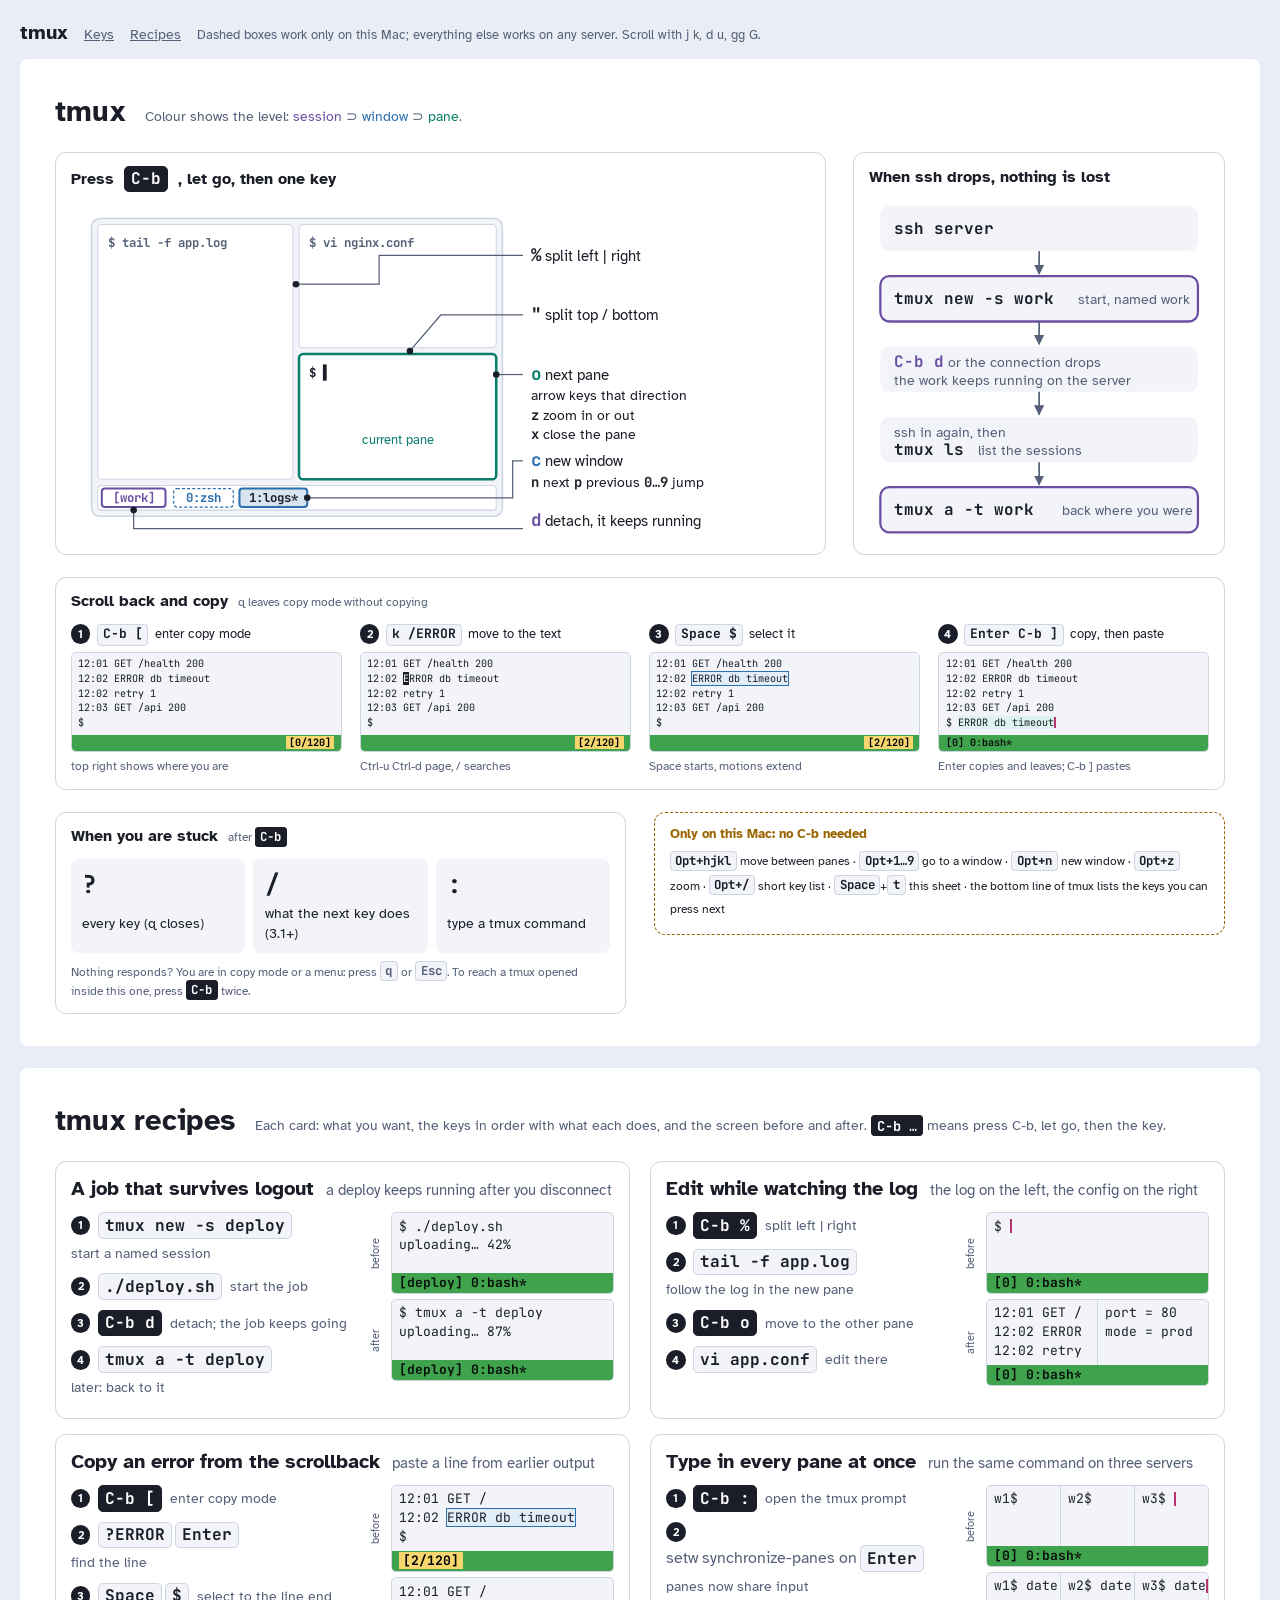
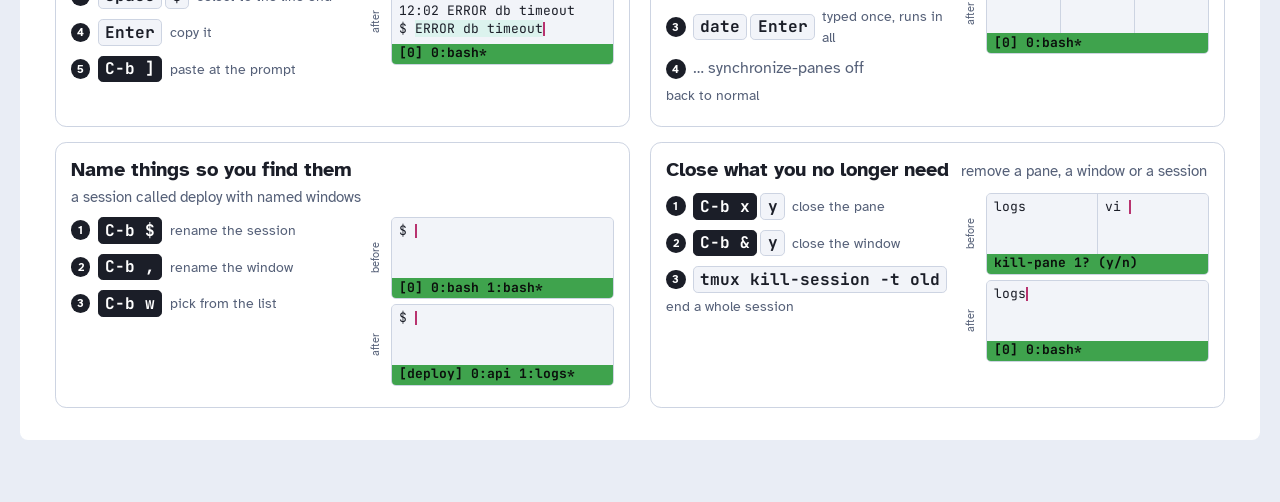
==== commit 792b28e6: "fix(cheatsheet): let AppKit run the window's event loop so it scrolls The window pumped events by ha" ====
--- a/cheatsheet/tmux.html
+++ b/cheatsheet/tmux.html
@@ -255,7 +255,7 @@
 </style>
 </head>
 <body>
-<nav class="nav"><h1>tmux</h1><a href="#tmux">Keys</a><a href="#tmux-recipes">Recipes</a><p>Dashed boxes work only on this Mac; everything else works on any server.</p></nav>
+<nav class="nav"><h1>tmux</h1><a href="#tmux">Keys</a><a href="#tmux-recipes">Recipes</a><p>Dashed boxes work only on this Mac; everything else works on any server. Scroll with j k, d u, gg G.</p></nav>
 <div class="scroll"><div class="sheet">
 <section class="page" id="tmux" aria-labelledby="tmux-h">
   <header class="ph"><h2 id="tmux-h">tmux</h2><p>Colour shows the level: <span style="color:var(--session)">session</span> ⊃ <span style="color:var(--window)">window</span> ⊃ <span style="color:var(--pane)">pane</span>.</p></header>
@@ -383,5 +383,26 @@
   </div>
 </section>
 </div></div>
+<script>
+// Vim keys for reading: j/k scroll a little, d/u half a screen, gg/G top/bottom.
+(() => {
+  let last = "";
+  document.addEventListener("keydown", (e) => {
+    if (e.metaKey || e.ctrlKey || e.altKey) return;
+    const half = window.innerHeight / 2;
+    switch (e.key) {
+      case "j": scrollBy(0, 70); break;
+      case "k": scrollBy(0, -70); break;
+      case "d": scrollBy(0, half); break;
+      case "u": scrollBy(0, -half); break;
+      case "G": scrollTo(0, document.body.scrollHeight); break;
+      case "g": if (last === "g") scrollTo(0, 0); break;
+      default: last = ""; return;
+    }
+    last = e.key;
+    e.preventDefault();
+  });
+})();
+</script>
 </body>
 </html>
